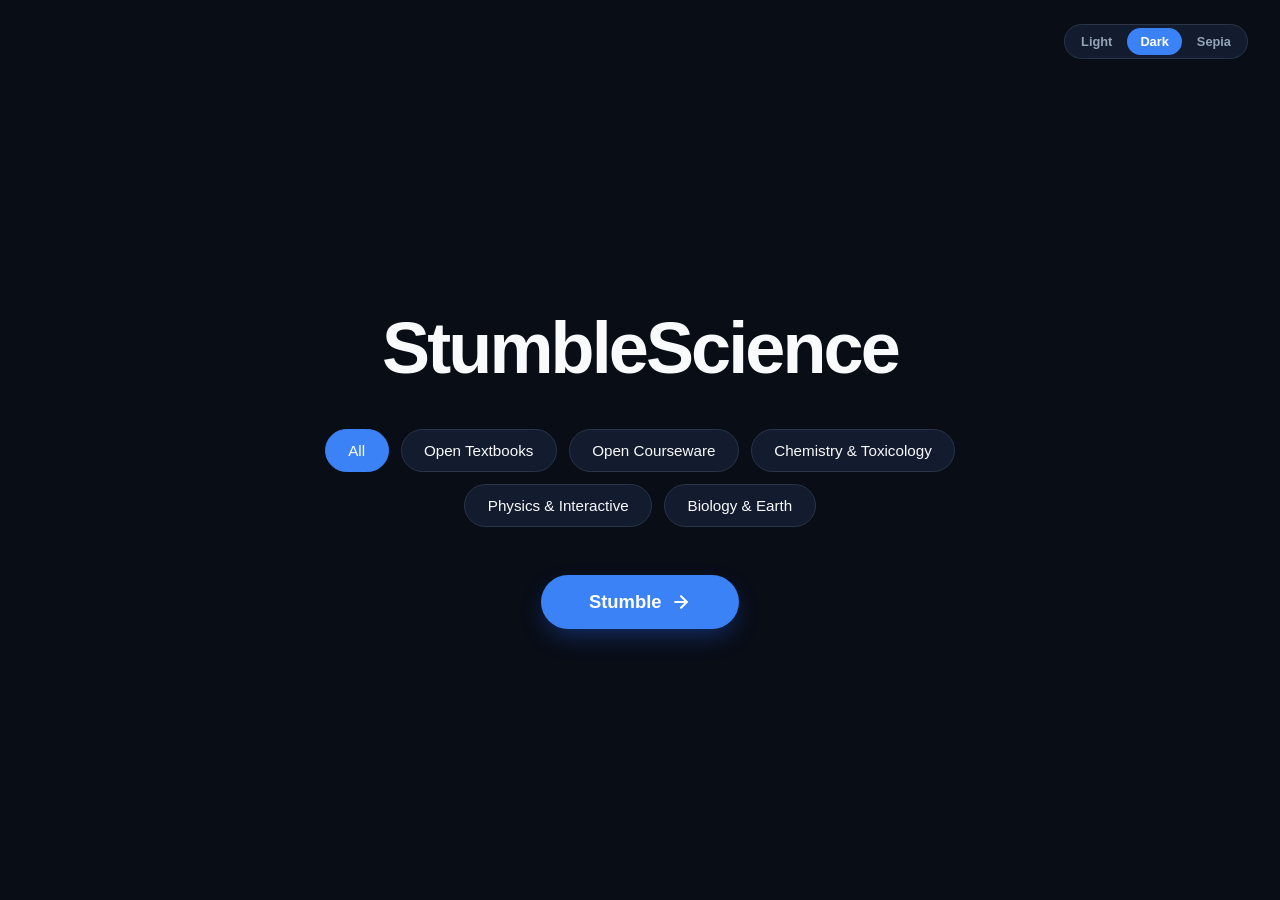
==== index.html @ c3cc8836 "Add files via upload" ====
<!DOCTYPE html>
<html lang="en" data-theme="dark">
<head>
  <meta charset="UTF-8" />
  <meta name="viewport" content="width=device-width, initial-scale=1.0" />
  <title>StumbleScience</title>
  <link rel="stylesheet" href="style.css" />
</head>
<body class="intro-body">

  <!-- Top-Right Theme Switcher -->
  <header class="intro-header">
    <div class="theme-switcher">
      <button class="theme-btn" data-set-theme="light">Light</button>
      <button class="theme-btn" data-set-theme="dark">Dark</button>
      <button class="theme-btn" data-set-theme="sepia">Sepia</button>
    </div>
  </header>

  <!-- Centered Main Intro Content -->
  <main class="intro-main">
    <h1 class="intro-title">StumbleScience</h1>

    <div id="topic-container" class="topic-list"></div>

    <button id="stumble-launch" class="stumble-big-btn">
      <span>Stumble</span>
      <svg width="20" height="20" viewBox="0 0 24 24" fill="none" stroke="currentColor" stroke-width="2.5" stroke-linecap="round" stroke-linejoin="round">
        <path d="M5 12h14"></path>
        <path d="m12 5 7 7-7 7"></path>
      </svg>
    </button>
  </main>

  <script src="data.js"></script>
  <script>
    // Theme setup
    const savedTheme = localStorage.getItem('stumblescience-theme') || 'dark';
    document.documentElement.setAttribute('data-theme', savedTheme);
    const themeBtns = document.querySelectorAll('.theme-btn');

    function syncTheme(theme) {
      themeBtns.forEach(btn => btn.classList.toggle('active', btn.dataset.setTheme === theme));
    }
    syncTheme(savedTheme);

    themeBtns.forEach(btn => {
      btn.addEventListener('click', () => {
        const theme = btn.dataset.setTheme;
        document.documentElement.setAttribute('data-theme', theme);
        localStorage.setItem('stumblescience-theme', theme);
        syncTheme(theme);
      });
    });

    // Render Topics
    const topicContainer = document.getElementById('topic-container');
    let selectedTopic = 'All';
    const topics = ['All', ...Object.keys(SITE_DATA)];

    function renderTopics() {
      topicContainer.innerHTML = '';
      topics.forEach(topic => {
        const btn = document.createElement('button');
        btn.className = 'topic-pill' + (topic === selectedTopic ? ' active' : '');
        btn.textContent = topic;
        btn.onclick = () => {
          selectedTopic = topic;
          renderTopics();
        };
        topicContainer.appendChild(btn);
      });
    }
    renderTopics();

    // Open Stumble Window
    document.getElementById('stumble-launch').addEventListener('click', () => {
      window.open(`stumble.html?topic=${encodeURIComponent(selectedTopic)}`, '_blank');
    });
  </script>
</body>
</html>
---- style.css ----
/* style.css */
:root, [data-theme="light"] {
  --bg: #f8fafc;
  --surface: #ffffff;
  --text: #0f172a;
  --muted: #64748b;
  --accent: #2563eb;
  --accent-hover: #1d4ed8;
  --border: #cbd5e1;
}

[data-theme="dark"] {
  --bg: #090d16;
  --surface: #131b2e;
  --text: #f8fafc;
  --muted: #94a3b8;
  --accent: #3b82f6;
  --accent-hover: #2563eb;
  --border: #293548;
}

[data-theme="sepia"] {
  --bg: #f4ecd8;
  --surface: #fbf6e9;
  --text: #3b2f2f;
  --muted: #7a6658;
  --accent: #b45309;
  --accent-hover: #92400e;
  --border: #d5c5a9;
}

* {
  box-sizing: border-box;
  margin: 0;
  padding: 0;
}

body {
  font-family: -apple-system, BlinkMacSystemFont, "Segoe UI", Inter, Roboto, sans-serif;
  background-color: var(--bg);
  color: var(--text);
  transition: background-color 0.25s ease, color 0.25s ease;
}

/* =========================================
   THEME SWITCHER
   ========================================= */
.theme-switcher {
  display: inline-flex;
  background: var(--surface);
  border: 1px solid var(--border);
  border-radius: 999px;
  padding: 3px;
  gap: 2px;
}

.theme-btn {
  background: transparent;
  border: none;
  color: var(--muted);
  padding: 6px 13px;
  border-radius: 999px;
  font-size: 0.8rem;
  font-weight: 600;
  cursor: pointer;
  transition: all 0.2s ease;
}

.theme-btn.active {
  background: var(--accent);
  color: #ffffff;
}

/* =========================================
   INTRO PAGE (index.html)
   ========================================= */
.intro-body {
  min-height: 100vh;
  display: flex;
  flex-direction: column;
}

.intro-header {
  display: flex;
  justify-content: flex-end;
  padding: 1.5rem 2rem;
}

.intro-main {
  flex: 1;
  display: flex;
  flex-direction: column;
  align-items: center;
  justify-content: center;
  text-align: center;
  padding: 2rem;
  max-width: 760px;
  margin: 0 auto;
  margin-top: -3rem;
}

.intro-title {
  font-size: clamp(2.8rem, 6vw, 4.5rem);
  font-weight: 800;
  letter-spacing: -0.04em;
  margin-bottom: 2.5rem;
}

.topic-list {
  display: flex;
  flex-wrap: wrap;
  justify-content: center;
  gap: 0.75rem;
  margin-bottom: 3rem;
}

.topic-pill {
  background: var(--surface);
  color: var(--text);
  border: 1.5px solid var(--border);
  padding: 0.75rem 1.4rem;
  border-radius: 999px;
  font-size: 0.95rem;
  font-weight: 500;
  cursor: pointer;
  transition: all 0.2s ease;
}

.topic-pill:hover {
  border-color: var(--accent);
  transform: translateY(-2px);
}

.topic-pill.active {
  background: var(--accent);
  border-color: var(--accent);
  color: #ffffff;
}

.stumble-big-btn {
  background: var(--accent);
  color: #ffffff;
  border: none;
  padding: 1rem 3rem;
  border-radius: 999px;
  font-size: 1.15rem;
  font-weight: 700;
  cursor: pointer;
  display: inline-flex;
  align-items: center;
  gap: 0.6rem;
  box-shadow: 0 10px 25px -5px rgba(37, 99, 235, 0.4);
  transition: all 0.2s ease;
}

.stumble-big-btn:hover {
  background: var(--accent-hover);
  transform: translateY(-2px);
}

/* =========================================
   VIEWER PAGE (stumble.html)
   ========================================= */
.viewer-body {
  height: 100vh;
  width: 100vw;
  overflow: hidden;
  display: grid;
  grid-template-rows: 58px 1fr;
}

.viewer-topbar {
  background: var(--surface);
  border-bottom: 1px solid var(--border);
  padding: 0 1.25rem;
  display: flex;
  align-items: center;
  justify-content: space-between;
  gap: 1rem;
}

.bar-group {
  display: flex;
  align-items: center;
  gap: 0.75rem;
}

.viewer-brand {
  font-weight: 800;
  font-size: 1.15rem;
  color: var(--text);
  text-decoration: none;
  letter-spacing: -0.02em;
}

.viewer-select {
  background: var(--bg);
  color: var(--text);
  border: 1.5px solid var(--border);
  padding: 0.45rem 0.85rem;
  border-radius: 10px;
  font-size: 0.88rem;
  font-weight: 600;
  outline: none;
  cursor: pointer;
}

.stumble-btn {
  background: var(--accent);
  color: #ffffff;
  border: none;
  padding: 0.5rem 1.2rem;
  border-radius: 10px;
  font-size: 0.9rem;
  font-weight: 700;
  cursor: pointer;
  transition: background 0.2s ease;
}

.stumble-btn:hover {
  background: var(--accent-hover);
}

.bar-btn {
  background: var(--bg);
  color: var(--text);
  border: 1.5px solid var(--border);
  padding: 0.45rem 0.9rem;
  border-radius: 10px;
  font-size: 0.85rem;
  font-weight: 600;
  text-decoration: none;
  cursor: pointer;
  transition: all 0.2s ease;
}

.bar-btn:hover, .bar-btn.active {
  border-color: var(--accent);
  color: var(--accent);
}

/* Main Stage & Explicit Full-Size Rounded Frame */
.viewer-stage {
  width: 100%;
  height: calc(100vh - 58px);
  padding: 12px;
  display: grid;
  grid-template-columns: 1fr;
  gap: 12px;
}

.viewer-stage.split {
  grid-template-columns: 1fr 420px;
}

.frame-wrapper {
  width: 100%;
  height: 100%;
  border: 2px solid var(--border);
  border-radius: 16px;
  overflow: hidden;
  background: #ffffff;
  box-shadow: 0 8px 24px rgba(0, 0, 0, 0.12);
}

#site-frame {
  width: 100%;
  height: 100%;
  border: none;
  display: block;
}

/* Wikipedia Lookup Panel */
.wiki-panel {
  width: 100%;
  height: 100%;
  border: 2px solid var(--border);
  border-radius: 16px;
  overflow: hidden;
  background: var(--surface);
  display: grid;
  grid-template-rows: 52px 1fr;
  box-shadow: 0 8px 24px rgba(0, 0, 0, 0.12);
}

.wiki-panel.hidden {
  display: none;
}

.wiki-bar {
  padding: 0.5rem;
  border-bottom: 1px solid var(--border);
  display: flex;
  gap: 0.5rem;
  background: var(--surface);
}

.wiki-bar input {
  flex: 1;
  background: var(--bg);
  color: var(--text);
  border: 1.5px solid var(--border);
  padding: 0.4rem 0.75rem;
  border-radius: 8px;
  font-size: 0.85rem;
  outline: none;
}

.wiki-bar input:focus {
  border-color: var(--accent);
}

#wiki-frame {
  width: 100%;
  height: 100%;
  border: none;
  display: block;
  background: #ffffff;
}
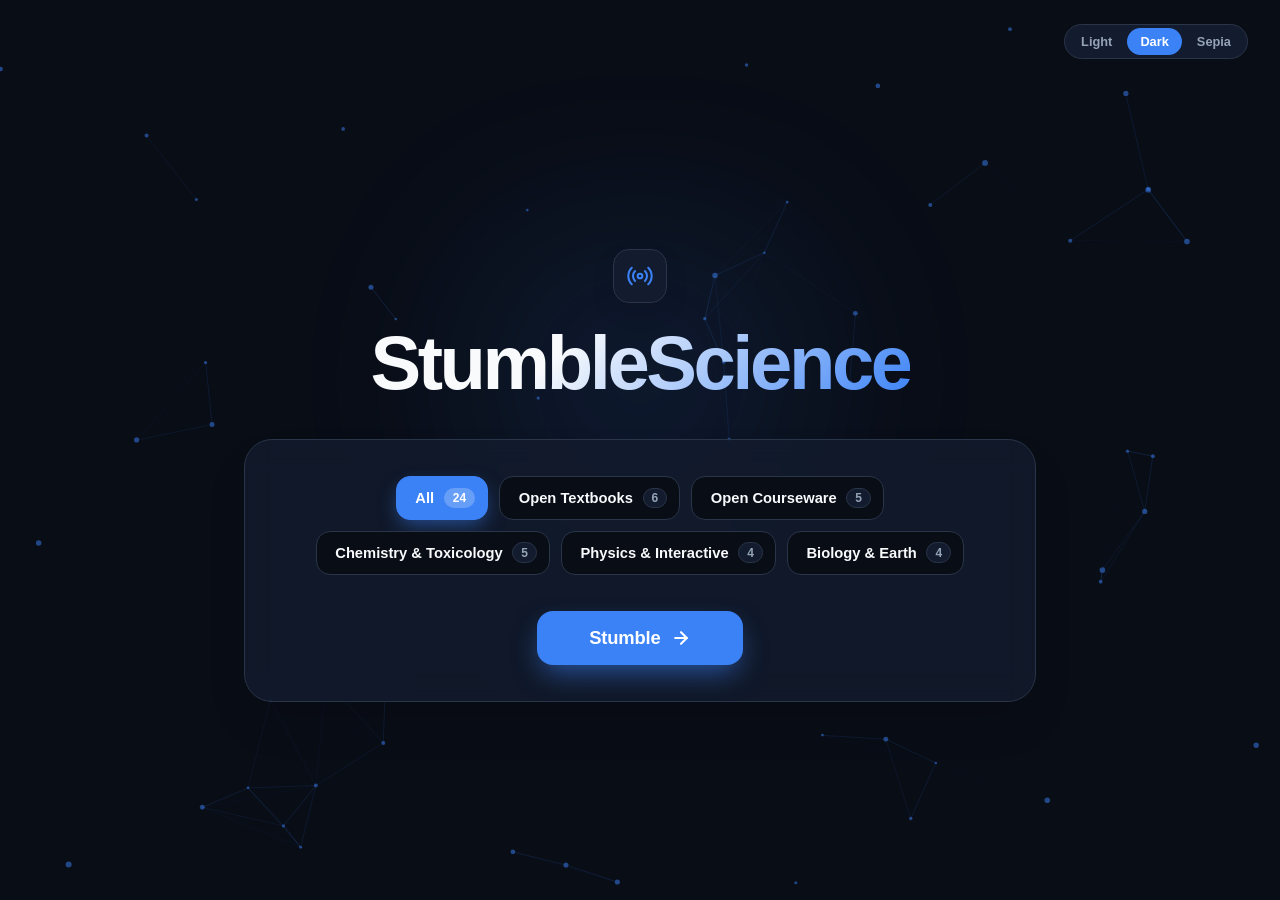
==== commit 2f413135: "Update files" ====
--- a/index.html
+++ b/index.html
@@ -8,6 +8,10 @@
 </head>
 <body class="intro-body">
 
+  <!-- Animated Scientific Network Canvas + Ambient Glow -->
+  <canvas id="bg-canvas" aria-hidden="true"></canvas>
+  <div class="bg-glow" aria-hidden="true"></div>
+
   <!-- Top-Right Theme Switcher -->
   <header class="intro-header">
     <div class="theme-switcher">
@@ -19,22 +23,34 @@
 
   <!-- Centered Main Intro Content -->
   <main class="intro-main">
-    <h1 class="intro-title">StumbleScience</h1>
-
-    <div id="topic-container" class="topic-list"></div>
-
-    <button id="stumble-launch" class="stumble-big-btn">
-      <span>Stumble</span>
-      <svg width="20" height="20" viewBox="0 0 24 24" fill="none" stroke="currentColor" stroke-width="2.5" stroke-linecap="round" stroke-linejoin="round">
-        <path d="M5 12h14"></path>
-        <path d="m12 5 7 7-7 7"></path>
-      </svg>
-    </button>
+    <div class="intro-hero">
+      <div class="atom-badge" aria-hidden="true">
+        <svg width="28" height="28" viewBox="0 0 24 24" fill="none" stroke="currentColor" stroke-width="1.75" stroke-linecap="round" stroke-linejoin="round">
+          <circle cx="12" cy="12" r="2"></circle>
+          <path d="M16.24 7.76a6 6 0 0 1 0 8.49m-8.48-.01a6 6 0 0 1 0-8.49m11.31-2.82a10 10 0 0 1 0 14.14m-14.14 0a10 10 0 0 1 0-14.14"></path>
+        </svg>
+      </div>
+      <h1 class="intro-title">StumbleScience</h1>
+    </div>
+
+    <div class="selector-panel">
+      <div id="topic-container" class="topic-list"></div>
+
+      <div class="launch-area">
+        <button id="stumble-launch" class="stumble-big-btn">
+          <span>Stumble</span>
+          <svg class="btn-arrow" width="20" height="20" viewBox="0 0 24 24" fill="none" stroke="currentColor" stroke-width="2.5" stroke-linecap="round" stroke-linejoin="round">
+            <path d="M5 12h14"></path>
+            <path d="m12 5 7 7-7 7"></path>
+          </svg>
+        </button>
+      </div>
+    </div>
   </main>
 
   <script src="data.js"></script>
   <script>
-    // Theme setup
+    // --- Theme Setup ---
     const savedTheme = localStorage.getItem('stumblescience-theme') || 'dark';
     document.documentElement.setAttribute('data-theme', savedTheme);
     const themeBtns = document.querySelectorAll('.theme-btn');
@@ -53,17 +69,32 @@
       });
     });
 
-    // Render Topics
+    // --- Render Topics with Live Counts ---
     const topicContainer = document.getElementById('topic-container');
     let selectedTopic = 'All';
     const topics = ['All', ...Object.keys(SITE_DATA)];
+    const totalCount = Object.values(SITE_DATA).flat().length;
+
+    function getCount(topic) {
+      return topic === 'All' ? totalCount : (SITE_DATA[topic]?.length || 0);
+    }
 
     function renderTopics() {
       topicContainer.innerHTML = '';
       topics.forEach(topic => {
         const btn = document.createElement('button');
         btn.className = 'topic-pill' + (topic === selectedTopic ? ' active' : '');
-        btn.textContent = topic;
+
+        const label = document.createElement('span');
+        label.textContent = topic;
+
+        const badge = document.createElement('span');
+        badge.className = 'topic-count';
+        badge.textContent = getCount(topic);
+
+        btn.appendChild(label);
+        btn.appendChild(badge);
+
         btn.onclick = () => {
           selectedTopic = topic;
           renderTopics();
@@ -73,10 +104,104 @@
     }
     renderTopics();
 
-    // Open Stumble Window
-    document.getElementById('stumble-launch').addEventListener('click', () => {
+    // --- Launch Stumble Window ---
+    function launchStumble() {
       window.open(`stumble.html?topic=${encodeURIComponent(selectedTopic)}`, '_blank');
+    }
+    document.getElementById('stumble-launch').addEventListener('click', launchStumble);
+
+    // --- Background Network / Molecular Graph Animation ---
+    const canvas = document.getElementById('bg-canvas');
+    const ctx = canvas.getContext('2d');
+    let particles = [];
+    const mouse = { x: null, y: null };
+
+    function resizeCanvas() {
+      canvas.width = window.innerWidth;
+      canvas.height = window.innerHeight;
+    }
+    window.addEventListener('resize', resizeCanvas);
+    resizeCanvas();
+
+    window.addEventListener('mousemove', (e) => {
+      mouse.x = e.clientX;
+      mouse.y = e.clientY;
     });
+    window.addEventListener('mouseleave', () => {
+      mouse.x = null;
+      mouse.y = null;
+    });
+
+    const count = Math.min(65, Math.floor((window.innerWidth * window.innerHeight) / 18000));
+    for (let i = 0; i < count; i++) {
+      particles.push({
+        x: Math.random() * canvas.width,
+        y: Math.random() * canvas.height,
+        vx: (Math.random() - 0.5) * 0.55,
+        vy: (Math.random() - 0.5) * 0.55,
+        r: Math.random() * 1.8 + 1.2
+      });
+    }
+
+    function getThemeParticleColors() {
+      const theme = document.documentElement.getAttribute('data-theme');
+      if (theme === 'light') return { dot: 'rgba(37, 99, 235, 0.45)', line: '37, 99, 235' };
+      if (theme === 'sepia') return { dot: 'rgba(180, 83, 9, 0.4)', line: '180, 83, 9' };
+      return { dot: 'rgba(59, 130, 246, 0.5)', line: '59, 130, 246' };
+    }
+
+    function animate() {
+      ctx.clearRect(0, 0, canvas.width, canvas.height);
+      const colors = getThemeParticleColors();
+
+      for (let i = 0; i < particles.length; i++) {
+        const p = particles[i];
+        p.x += p.vx;
+        p.y += p.vy;
+
+        if (p.x < 0 || p.x > canvas.width) p.vx *= -1;
+        if (p.y < 0 || p.y > canvas.height) p.vy *= -1;
+
+        ctx.beginPath();
+        ctx.arc(p.x, p.y, p.r, 0, Math.PI * 2);
+        ctx.fillStyle = colors.dot;
+        ctx.fill();
+
+        // Connect nearby nodes
+        for (let j = i + 1; j < particles.length; j++) {
+          const p2 = particles[j];
+          const dx = p.x - p2.x;
+          const dy = p.y - p2.y;
+          const dist = Math.hypot(dx, dy);
+
+          if (dist < 135) {
+            ctx.beginPath();
+            ctx.moveTo(p.x, p.y);
+            ctx.lineTo(p2.x, p2.y);
+            ctx.strokeStyle = `rgba(${colors.line}, ${0.22 * (1 - dist / 135)})`;
+            ctx.lineWidth = 1;
+            ctx.stroke();
+          }
+        }
+
+        // Connect to cursor
+        if (mouse.x !== null) {
+          const dx = p.x - mouse.x;
+          const dy = p.y - mouse.y;
+          const dist = Math.hypot(dx, dy);
+          if (dist < 160) {
+            ctx.beginPath();
+            ctx.moveTo(p.x, p.y);
+            ctx.lineTo(mouse.x, mouse.y);
+            ctx.strokeStyle = `rgba(${colors.line}, ${0.35 * (1 - dist / 160)})`;
+            ctx.lineWidth = 1.2;
+            ctx.stroke();
+          }
+        }
+      }
+      requestAnimationFrame(animate);
+    }
+    animate();
   </script>
 </body>
 </html>
--- a/style.css
+++ b/style.css
@@ -78,12 +78,61 @@
   min-height: 100vh;
   display: flex;
   flex-direction: column;
+  position: relative;
+  overflow-x: hidden;
+}
+
+/* Subtle scientific dot matrix & radial glow */
+/* --- Inside INTRO PAGE (index.html) section: replace .bg-grid with #bg-canvas --- */
+#bg-canvas {
+  position: fixed;
+  inset: 0;
+  width: 100vw;
+  height: 100vh;
+  pointer-events: none;
+  z-index: 0;
+}
+
+.atom-badge {
+  width: 56px;
+  height: 56px;
+  border-radius: 16px;
+  background: var(--surface);
+  border: 1.5px solid var(--border);
+  color: var(--accent);
+  display: flex;
+  align-items: center;
+  justify-content: center;
+  margin-bottom: 1.25rem;
+  box-shadow: 0 10px 30px -8px rgba(0, 0, 0, 0.2);
+  animation: floatBadge 4s ease-in-out infinite;
+}
+
+@keyframes floatBadge {
+  0%, 100% { transform: translateY(0px); }
+  50% { transform: translateY(-6px); }
+}
+
+.bg-glow {
+  position: fixed;
+  top: 42%;
+  left: 50%;
+  transform: translate(-50%, -50%);
+  width: 680px;
+  height: 420px;
+  background: radial-gradient(circle, var(--accent) 0%, transparent 70%);
+  opacity: 0.14;
+  filter: blur(70px);
+  pointer-events: none;
+  z-index: 0;
 }
 
 .intro-header {
   display: flex;
   justify-content: flex-end;
   padding: 1.5rem 2rem;
+  position: relative;
+  z-index: 2;
 }
 
 .intro-main {
@@ -93,141 +142,304 @@
   align-items: center;
   justify-content: center;
   text-align: center;
-  padding: 2rem;
-  max-width: 760px;
-  margin: 0 auto;
-  margin-top: -3rem;
+  padding: 1.5rem;
+  max-width: 840px;
+  width: 100%;
+  margin: -2rem auto 0;
+  position: relative;
+  z-index: 2;
+}
+
+.intro-hero {
+  display: flex;
+  flex-direction: column;
+  align-items: center;
+  margin-bottom: 2.25rem;
+}
+
+.atom-badge {
+  width: 54px;
+  height: 54px;
+  border-radius: 16px;
+  background: var(--surface);
+  border: 1.5px solid var(--border);
+  color: var(--accent);
+  display: flex;
+  align-items: center;
+  justify-content: center;
+  margin-bottom: 1.25rem;
+  box-shadow: 0 10px 30px -8px rgba(0, 0, 0, 0.2);
 }
 
 .intro-title {
-  font-size: clamp(2.8rem, 6vw, 4.5rem);
-  font-weight: 800;
-  letter-spacing: -0.04em;
-  margin-bottom: 2.5rem;
+  font-size: clamp(2.8rem, 6.5vw, 4.75rem);
+  font-weight: 850;
+  letter-spacing: -0.045em;
+  line-height: 1.05;
+  background: linear-gradient(135deg, var(--text) 35%, var(--accent) 100%);
+  -webkit-background-clip: text;
+  -webkit-text-fill-color: transparent;
+}
+
+/* Frosted Glass Console for Topics + Button */
+.selector-panel {
+  background: color-mix(in srgb, var(--surface) 82%, transparent);
+  backdrop-filter: blur(14px);
+  -webkit-backdrop-filter: blur(14px);
+  border: 1.5px solid var(--border);
+  border-radius: 28px;
+  padding: 2.25rem 2rem;
+  width: 100%;
+  box-shadow: 0 24px 48px -12px rgba(0, 0, 0, 0.18);
+  display: flex;
+  flex-direction: column;
+  align-items: center;
+  gap: 2.25rem;
 }
 
 .topic-list {
   display: flex;
   flex-wrap: wrap;
   justify-content: center;
-  gap: 0.75rem;
-  margin-bottom: 3rem;
+  gap: 0.7rem;
 }
 
 .topic-pill {
-  background: var(--surface);
-  color: var(--text);
-  border: 1.5px solid var(--border);
-  padding: 0.75rem 1.4rem;
-  border-radius: 999px;
-  font-size: 0.95rem;
-  font-weight: 500;
+  background: var(--bg);
+  color: var(--text);
+  border: 1.5px solid var(--border);
+  padding: 0.65rem 0.75rem 0.65rem 1.15rem;
+  border-radius: 14px;
+  font-size: 0.92rem;
+  font-weight: 600;
   cursor: pointer;
-  transition: all 0.2s ease;
+  display: inline-flex;
+  align-items: center;
+  gap: 0.6rem;
+  transition: all 0.2s cubic-bezier(0.16, 1, 0.3, 1);
 }
 
 .topic-pill:hover {
   border-color: var(--accent);
   transform: translateY(-2px);
+  box-shadow: 0 6px 16px -4px rgba(0, 0, 0, 0.12);
 }
 
 .topic-pill.active {
   background: var(--accent);
   border-color: var(--accent);
   color: #ffffff;
+  box-shadow: 0 8px 20px -4px color-mix(in srgb, var(--accent) 55%, transparent);
+}
+
+.topic-count {
+  font-size: 0.75rem;
+  font-weight: 700;
+  padding: 0.15rem 0.5rem;
+  border-radius: 999px;
+  background: var(--surface);
+  color: var(--muted);
+  border: 1px solid var(--border);
+  transition: all 0.2s ease;
+}
+
+.topic-pill.active .topic-count {
+  background: rgba(255, 255, 255, 0.22);
+  color: #ffffff;
+  border-color: transparent;
+}
+
+.launch-area {
+  display: flex;
+  justify-content: center;
+  width: 100%;
 }
 
 .stumble-big-btn {
   background: var(--accent);
   color: #ffffff;
   border: none;
-  padding: 1rem 3rem;
-  border-radius: 999px;
+  padding: 1rem 3.25rem;
+  border-radius: 16px;
   font-size: 1.15rem;
   font-weight: 700;
+  letter-spacing: -0.01em;
   cursor: pointer;
   display: inline-flex;
   align-items: center;
-  gap: 0.6rem;
-  box-shadow: 0 10px 25px -5px rgba(37, 99, 235, 0.4);
-  transition: all 0.2s ease;
+  gap: 0.65rem;
+  box-shadow: 0 12px 28px -6px color-mix(in srgb, var(--accent) 60%, transparent);
+  transition: all 0.22s cubic-bezier(0.16, 1, 0.3, 1);
 }
 
 .stumble-big-btn:hover {
   background: var(--accent-hover);
-  transform: translateY(-2px);
+  transform: translateY(-2px) scale(1.015);
+}
+
+.stumble-big-btn:active {
+  transform: translateY(0) scale(0.99);
+}
+
+.btn-arrow {
+  transition: transform 0.2s ease;
+}
+
+.stumble-big-btn:hover .btn-arrow {
+  transform: translateX(4px);
+}
+
+@media (max-width: 600px) {
+  .selector-panel {
+    padding: 1.5rem 1.15rem;
+    border-radius: 22px;
+  }
+  .stumble-big-btn {
+    width: 100%;
+    justify-content: center;
+  }
 }
 
 /* =========================================
-   VIEWER PAGE (stumble.html)
+   VIEWER PAGE (stumble.html) — 74px Taller Bar
    ========================================= */
 .viewer-body {
   height: 100vh;
   width: 100vw;
   overflow: hidden;
   display: grid;
-  grid-template-rows: 58px 1fr;
+  grid-template-rows: 74px 1fr;
 }
 
 .viewer-topbar {
   background: var(--surface);
-  border-bottom: 1px solid var(--border);
-  padding: 0 1.25rem;
+  border-bottom: 1.5px solid var(--border);
+  padding: 0 1.5rem;
   display: flex;
   align-items: center;
   justify-content: space-between;
   gap: 1rem;
+  box-shadow: 0 4px 20px -4px rgba(0, 0, 0, 0.08);
+  z-index: 10;
 }
 
 .bar-group {
   display: flex;
   align-items: center;
-  gap: 0.75rem;
+  gap: 0.85rem;
 }
 
 .viewer-brand {
+  display: inline-flex;
+  align-items: center;
+  gap: 0.55rem;
   font-weight: 800;
-  font-size: 1.15rem;
+  font-size: 1.2rem;
   color: var(--text);
   text-decoration: none;
-  letter-spacing: -0.02em;
+  letter-spacing: -0.03em;
+}
+
+.brand-dot {
+  width: 10px;
+  height: 10px;
+  border-radius: 50%;
+  background: var(--accent);
+  box-shadow: 0 0 10px var(--accent);
 }
 
 .viewer-select {
   background: var(--bg);
   color: var(--text);
   border: 1.5px solid var(--border);
-  padding: 0.45rem 0.85rem;
-  border-radius: 10px;
-  font-size: 0.88rem;
+  padding: 0.55rem 1rem;
+  border-radius: 12px;
+  font-size: 0.9rem;
   font-weight: 600;
   outline: none;
   cursor: pointer;
+  transition: border-color 0.2s ease;
+}
+
+.viewer-select:hover, .viewer-select:focus {
+  border-color: var(--accent);
+}
+
+/* Center Control Dock inside the Stumble Bar */
+.bar-center-dock {
+  display: flex;
+  align-items: center;
+  gap: 0.5rem;
+  background: var(--bg);
+  padding: 5px;
+  border-radius: 16px;
+  border: 1.5px solid var(--border);
 }
 
 .stumble-btn {
   background: var(--accent);
   color: #ffffff;
   border: none;
-  padding: 0.5rem 1.2rem;
-  border-radius: 10px;
-  font-size: 0.9rem;
+  padding: 0.6rem 1.45rem;
+  border-radius: 12px;
+  font-size: 0.95rem;
   font-weight: 700;
   cursor: pointer;
-  transition: background 0.2s ease;
+  display: inline-flex;
+  align-items: center;
+  gap: 0.45rem;
+  box-shadow: 0 4px 14px -3px color-mix(in srgb, var(--accent) 55%, transparent);
+  transition: all 0.2s ease;
 }
 
 .stumble-btn:hover {
   background: var(--accent-hover);
+  transform: translateY(-1px);
+}
+
+.stumble-btn:active {
+  transform: translateY(0);
+}
+
+.spin-icon {
+  display: inline-block;
+  transition: transform 0.35s ease;
+}
+
+.stumble-btn:hover .spin-icon {
+  transform: rotate(180deg);
+}
+
+.domain-pill {
+  color: var(--muted);
+  text-decoration: none;
+  font-size: 0.85rem;
+  font-weight: 600;
+  padding: 0.55rem 1rem;
+  border-radius: 11px;
+  display: inline-flex;
+  align-items: center;
+  gap: 0.4rem;
+  transition: all 0.2s ease;
+}
+
+.domain-pill:hover {
+  background: var(--surface);
+  color: var(--text);
+}
+
+.ext-arrow {
+  color: var(--accent);
+  font-weight: 700;
 }
 
 .bar-btn {
   background: var(--bg);
   color: var(--text);
   border: 1.5px solid var(--border);
-  padding: 0.45rem 0.9rem;
-  border-radius: 10px;
-  font-size: 0.85rem;
+  padding: 0.6rem 1.1rem;
+  border-radius: 12px;
+  font-size: 0.88rem;
   font-weight: 600;
   text-decoration: none;
   cursor: pointer;
@@ -239,10 +451,10 @@
   color: var(--accent);
 }
 
-/* Main Stage & Explicit Full-Size Rounded Frame */
+/* Main Stage adjusted for 74px Topbar */
 .viewer-stage {
   width: 100%;
-  height: calc(100vh - 58px);
+  height: calc(100vh - 74px);
   padding: 12px;
   display: grid;
   grid-template-columns: 1fr;
@@ -279,7 +491,7 @@
   overflow: hidden;
   background: var(--surface);
   display: grid;
-  grid-template-rows: 52px 1fr;
+  grid-template-rows: 56px 1fr;
   box-shadow: 0 8px 24px rgba(0, 0, 0, 0.12);
 }
 
@@ -288,7 +500,7 @@
 }
 
 .wiki-bar {
-  padding: 0.5rem;
+  padding: 0.55rem;
   border-bottom: 1px solid var(--border);
   display: flex;
   gap: 0.5rem;
@@ -300,9 +512,9 @@
   background: var(--bg);
   color: var(--text);
   border: 1.5px solid var(--border);
-  padding: 0.4rem 0.75rem;
-  border-radius: 8px;
-  font-size: 0.85rem;
+  padding: 0.45rem 0.8rem;
+  border-radius: 10px;
+  font-size: 0.88rem;
   outline: none;
 }
 
